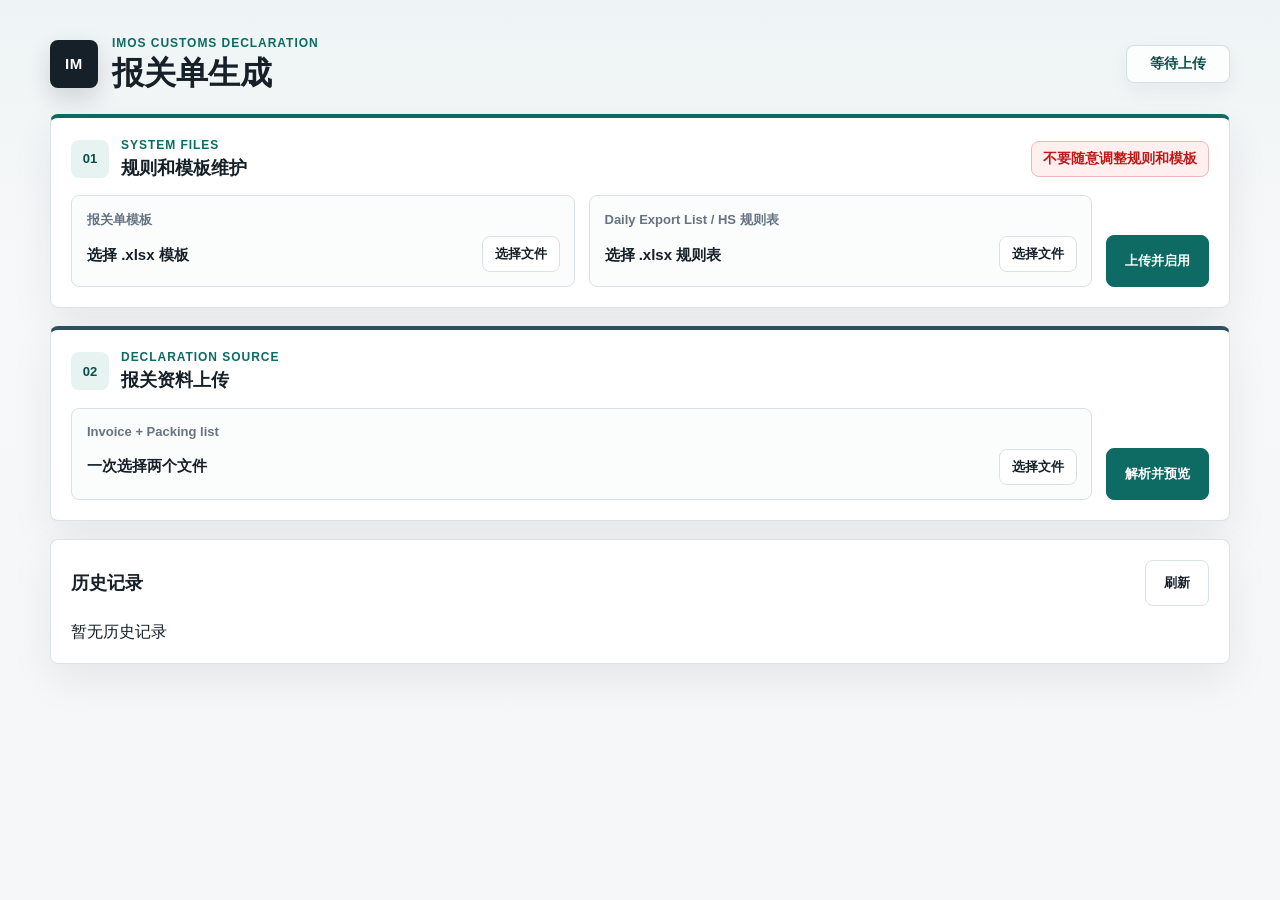
==== local_desktop_app/static/index.html @ 2ea098b3 "Add local desktop exe build" ====
<!doctype html>
<html lang="zh-CN">
<head>
  <meta charset="utf-8">
  <meta name="viewport" content="width=device-width, initial-scale=1">
  <title>IMOS 报关单生成</title>
  <link rel="stylesheet" href="/static/styles.css">
</head>
<body>
  <main class="shell">
    <section class="workspace">
      <header class="topbar">
        <div class="brand-lockup">
          <span class="brand-mark">IM</span>
          <div>
            <p class="eyebrow">IMOS Customs Declaration</p>
            <h1>报关单生成</h1>
          </div>
        </div>
        <span class="status" id="status">等待上传</span>
      </header>

      <section class="panel admin-panel" id="adminPanel">
        <div class="section-head">
          <div class="section-title">
            <span class="section-index">01</span>
            <div>
              <p class="section-kicker">System Files</p>
              <h2>规则和模板维护</h2>
            </div>
          </div>
          <span class="danger-note">不要随意调整规则和模板</span>
        </div>
        <form id="adminForm" class="admin-form">
          <div class="maintenance-grid">
            <label class="file-drop">
              <span>报关单模板</span>
              <strong id="templateName">选择 .xlsx 模板</strong>
              <input id="template" name="template" type="file" accept=".xlsx">
            </label>

            <label class="file-drop">
              <span>Daily Export List / HS 规则表</span>
              <strong id="rulesName">选择 .xlsx 规则表</strong>
              <input id="rules" name="rules" type="file" accept=".xlsx">
            </label>

            <button class="primary" type="submit">上传并启用</button>
          </div>
        </form>
        <pre class="admin-result" id="adminResult" hidden></pre>
      </section>

      <section class="panel upload-panel">
        <div class="section-head">
          <div class="section-title">
            <span class="section-index">02</span>
            <div>
              <p class="section-kicker">Declaration Source</p>
              <h2>报关资料上传</h2>
            </div>
          </div>
        </div>
        <form id="uploadForm">
          <label class="file-drop">
            <span>Invoice + Packing list</span>
            <strong id="documentsName">一次选择两个文件</strong>
            <input id="documents" name="documents" type="file" accept=".xls,.xlsx" multiple required>
          </label>
          <button class="primary" type="submit">解析并预览</button>
        </form>
      </section>

      <section class="panel history-panel">
        <div class="panel-title">
          <h2>历史记录</h2>
          <button class="secondary" id="refreshHistoryBtn" type="button">刷新</button>
        </div>
        <div class="history-list" id="historyList">
          <div class="empty-state">暂无历史记录</div>
        </div>
      </section>

      <section class="summary-grid" id="summary" hidden>
        <div class="metric">
          <span>合同号</span>
          <strong data-field="contractNo">-</strong>
        </div>
        <div class="metric">
          <span>件数</span>
          <strong data-field="packageCount">-</strong>
        </div>
        <div class="metric">
          <span>毛重</span>
          <strong data-field="grossWeight">-</strong>
        </div>
        <div class="metric">
          <span>净重</span>
          <strong data-field="netWeight">-</strong>
        </div>
        <div class="metric">
          <span>总数量</span>
          <strong data-field="totalQuantity">-</strong>
        </div>
        <div class="metric">
          <span>总金额</span>
          <strong data-field="totalAmount">-</strong>
        </div>
      </section>

      <section class="panel" id="previewPanel" hidden>
        <div class="panel-title">
          <h2>预览</h2>
          <div class="panel-actions">
            <button class="secondary" id="previewToggle" type="button" aria-expanded="true">收起预览</button>
            <button class="primary" id="generateBtn" type="button">生成并下载</button>
          </div>
        </div>
        <div id="previewBody">
          <div class="details">
            <div><span>境外收货人</span><strong id="consignee">-</strong></div>
            <div><span>成交方式</span><strong id="tradeTerm">-</strong></div>
            <div><span>币制</span><strong id="currency">-</strong></div>
          </div>
          <div class="warnings" id="warnings" hidden></div>
          <div class="table-wrap">
            <table>
              <thead>
                <tr>
                  <th>项号</th>
                  <th>HS Code</th>
                  <th>商品名称</th>
                  <th>品牌</th>
                  <th>数量</th>
                  <th>净重</th>
                  <th>金额</th>
                  <th>币制</th>
                </tr>
              </thead>
              <tbody id="lines"></tbody>
            </table>
          </div>
        </div>
      </section>
    </section>
  </main>
  <script src="/static/app.js"></script>
</body>
</html>
---- static/styles.css ----
:root {
  color-scheme: light;
  --bg: #f5f7f8;
  --ink: #162029;
  --muted: #667382;
  --soft: #eef3f4;
  --line: #d9e1e5;
  --panel: #ffffff;
  --accent: #0d6b63;
  --accent-dark: #084e49;
  --accent-soft: #e7f3f1;
  --danger: #c01818;
  --danger-bg: #fff0ef;
  --shadow: 0 16px 42px rgba(29, 42, 54, .08);
}

* {
  box-sizing: border-box;
}

[hidden] {
  display: none !important;
}

body {
  margin: 0;
  background:
    linear-gradient(180deg, #eef4f5 0, #f7f8f9 260px, var(--bg) 100%);
  color: var(--ink);
  font-family: -apple-system, BlinkMacSystemFont, "Segoe UI", "PingFang SC", "Microsoft YaHei", sans-serif;
}

.shell {
  min-height: 100vh;
  padding: 36px 28px 48px;
}

.shell.compact {
  max-width: 880px;
  margin: 0 auto;
}

.workspace {
  max-width: 1180px;
  margin: 0 auto;
}

.topbar {
  display: flex;
  align-items: center;
  justify-content: space-between;
  gap: 24px;
  margin-bottom: 22px;
}

.brand-lockup {
  display: flex;
  align-items: center;
  gap: 14px;
  min-width: 0;
}

.brand-mark {
  display: grid;
  place-items: center;
  width: 48px;
  height: 48px;
  border-radius: 8px;
  background: var(--ink);
  color: #fff;
  font-size: 15px;
  font-weight: 800;
  letter-spacing: .04em;
  box-shadow: 0 10px 24px rgba(22, 32, 41, .16);
}

.eyebrow,
.section-kicker {
  margin: 0 0 5px;
  color: var(--accent);
  font-size: 12px;
  font-weight: 800;
  letter-spacing: .08em;
  text-transform: uppercase;
}

h1,
h2 {
  margin: 0;
  letter-spacing: 0;
}

h1 {
  font-size: 32px;
  line-height: 1.15;
}

h2 {
  font-size: 18px;
  line-height: 1.25;
}

.status {
  min-width: 104px;
  border: 1px solid rgba(13, 107, 99, .18);
  background: rgba(255, 255, 255, .78);
  padding: 9px 13px;
  border-radius: 8px;
  color: var(--accent-dark);
  font-size: 14px;
  font-weight: 700;
  text-align: center;
  box-shadow: 0 8px 20px rgba(29, 42, 54, .06);
}

.panel {
  background: rgba(255, 255, 255, .94);
  border: 1px solid rgba(217, 225, 229, .96);
  border-radius: 8px;
  padding: 20px;
  margin-bottom: 18px;
  box-shadow: var(--shadow);
}

.admin-panel {
  border-top: 4px solid var(--accent);
}

.upload-panel {
  border-top: 4px solid #2d5163;
}

.section-head,
.panel-title {
  display: flex;
  align-items: center;
  justify-content: space-between;
  gap: 16px;
  margin-bottom: 16px;
}

.section-title {
  display: flex;
  align-items: center;
  gap: 12px;
  min-width: 0;
}

.section-index {
  display: grid;
  place-items: center;
  width: 38px;
  height: 38px;
  border-radius: 8px;
  background: var(--accent-soft);
  color: var(--accent-dark);
  font-size: 13px;
  font-weight: 900;
}

.danger-note {
  border: 1px solid #f0b8b8;
  border-radius: 8px;
  background: var(--danger-bg);
  color: var(--danger);
  padding: 8px 11px;
  font-size: 14px;
  font-weight: 800;
  white-space: nowrap;
}

.upload-panel form,
.maintenance-grid {
  display: grid;
  grid-template-columns: minmax(260px, 1fr) auto;
  gap: 14px;
  align-items: stretch;
}

.maintenance-grid {
  grid-template-columns: minmax(220px, 1fr) minmax(220px, 1fr) auto;
}

.file-drop {
  position: relative;
  display: grid;
  gap: 8px;
  min-height: 92px;
  padding: 15px 126px 13px 15px;
  border: 1px solid var(--line);
  border-radius: 8px;
  background: #fbfcfc;
  cursor: pointer;
  transition: border-color .16s ease, box-shadow .16s ease, background .16s ease;
}

.file-drop:hover,
.file-drop:focus-within {
  border-color: rgba(13, 107, 99, .42);
  background: #fff;
  box-shadow: 0 0 0 4px rgba(13, 107, 99, .08);
}

.file-drop span {
  color: var(--muted);
  font-size: 13px;
  font-weight: 700;
}

.file-drop strong {
  color: var(--ink);
  font-size: 15px;
  line-height: 1.35;
  overflow-wrap: anywhere;
}

.file-drop::after {
  content: "选择文件";
  position: absolute;
  right: 14px;
  bottom: 14px;
  border: 1px solid var(--line);
  border-radius: 8px;
  background: #fff;
  color: var(--ink);
  padding: 8px 12px;
  font-size: 13px;
  font-weight: 800;
}

.file-drop input {
  position: absolute;
  inset: 0;
  width: 100%;
  opacity: 0;
  cursor: pointer;
}

.primary,
.secondary {
  align-self: stretch;
  border-radius: 8px;
  padding: 0 18px;
  min-height: 46px;
  font-weight: 800;
  cursor: pointer;
  transition: background .16s ease, border-color .16s ease, transform .16s ease, opacity .16s ease;
}

.primary {
  border: 1px solid var(--accent);
  background: var(--accent);
  color: #fff;
}

.primary:hover {
  border-color: var(--accent-dark);
  background: var(--accent-dark);
}

.secondary {
  border: 1px solid var(--line);
  background: #fff;
  color: var(--ink);
}

.secondary:hover {
  border-color: #9aa8b8;
  background: #f7f9fb;
}

.primary:disabled,
.secondary:disabled {
  cursor: wait;
  opacity: .65;
}

.primary:active,
.secondary:active {
  transform: translateY(1px);
}

.maintenance-grid > .primary,
.upload-panel form > .primary {
  align-self: end;
  min-height: 52px;
}

.admin-result {
  margin-top: 14px;
  border: 1px solid var(--line);
  border-radius: 8px;
  background: #f9fbfb;
  padding: 12px;
  color: var(--muted);
}

.summary-grid {
  display: grid;
  grid-template-columns: repeat(6, minmax(120px, 1fr));
  gap: 12px;
  margin-bottom: 18px;
}

.metric,
.details > div {
  background: #fff;
  border: 1px solid var(--line);
  border-radius: 8px;
  padding: 14px;
  min-width: 0;
}

.metric span,
.details span {
  display: block;
  color: var(--muted);
  font-size: 12px;
  font-weight: 700;
  margin-bottom: 6px;
}

.metric strong,
.details strong {
  display: block;
  overflow-wrap: anywhere;
}

.metric strong {
  font-size: 18px;
}

.details {
  display: grid;
  grid-template-columns: 2fr 1fr 1fr;
  gap: 12px;
  margin-bottom: 14px;
}

.warnings {
  border: 1px solid #edc06f;
  background: #fff7e8;
  color: #8f5200;
  border-radius: 8px;
  padding: 12px;
  margin-bottom: 14px;
  line-height: 1.55;
}

.panel-actions {
  display: flex;
  gap: 10px;
  justify-content: flex-end;
  align-items: stretch;
}

.panel-actions .primary,
.panel-actions .secondary {
  align-self: auto;
}

.table-wrap {
  width: 100%;
  overflow-x: auto;
  border: 1px solid var(--line);
  border-radius: 8px;
  background: #fff;
}

table {
  width: 100%;
  border-collapse: collapse;
  min-width: 900px;
}

th,
td {
  border-bottom: 1px solid var(--line);
  padding: 11px 12px;
  text-align: left;
  vertical-align: top;
}

th {
  background: #f0f5f5;
  color: #3c4b56;
  font-size: 13px;
  font-weight: 800;
}

td {
  color: #25313b;
  font-size: 14px;
}

tbody tr:hover {
  background: #f8fbfb;
}

pre {
  margin: 0;
  white-space: pre-wrap;
  overflow-wrap: anywhere;
}

@media (max-width: 900px) {
  .shell {
    padding: 18px;
  }

  .topbar,
  .section-head,
  .panel-title {
    align-items: stretch;
    flex-direction: column;
  }

  .brand-lockup {
    align-items: flex-start;
  }

  .danger-note {
    white-space: normal;
  }

  .upload-panel form,
  .maintenance-grid,
  .summary-grid,
  .details {
    grid-template-columns: 1fr;
  }

  .panel-actions {
    flex-direction: column;
  }

  .file-drop {
    padding-right: 15px;
    padding-bottom: 58px;
  }

  .file-drop::after {
    left: 14px;
    right: auto;
  }
}
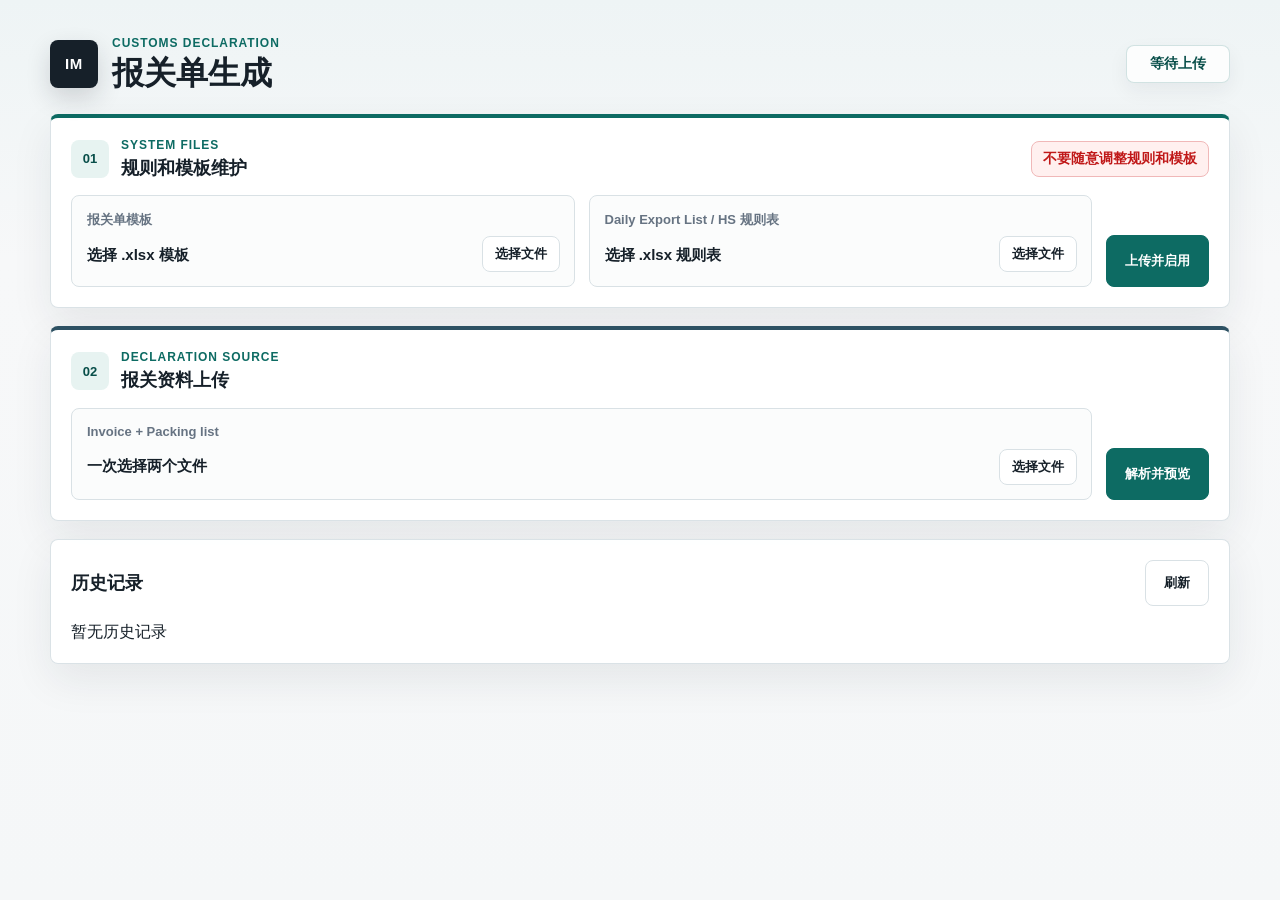
==== commit 89ce7b04: "Fix desktop declaration workbook packaging" ====
--- a/local_desktop_app/static/index.html
+++ b/local_desktop_app/static/index.html
@@ -3,7 +3,7 @@
 <head>
   <meta charset="utf-8">
   <meta name="viewport" content="width=device-width, initial-scale=1">
-  <title>IMOS 报关单生成</title>
+  <title>报关单生成</title>
   <link rel="stylesheet" href="/static/styles.css">
 </head>
 <body>
@@ -13,7 +13,7 @@
         <div class="brand-lockup">
           <span class="brand-mark">IM</span>
           <div>
-            <p class="eyebrow">IMOS Customs Declaration</p>
+            <p class="eyebrow">Customs Declaration</p>
             <h1>报关单生成</h1>
           </div>
         </div>
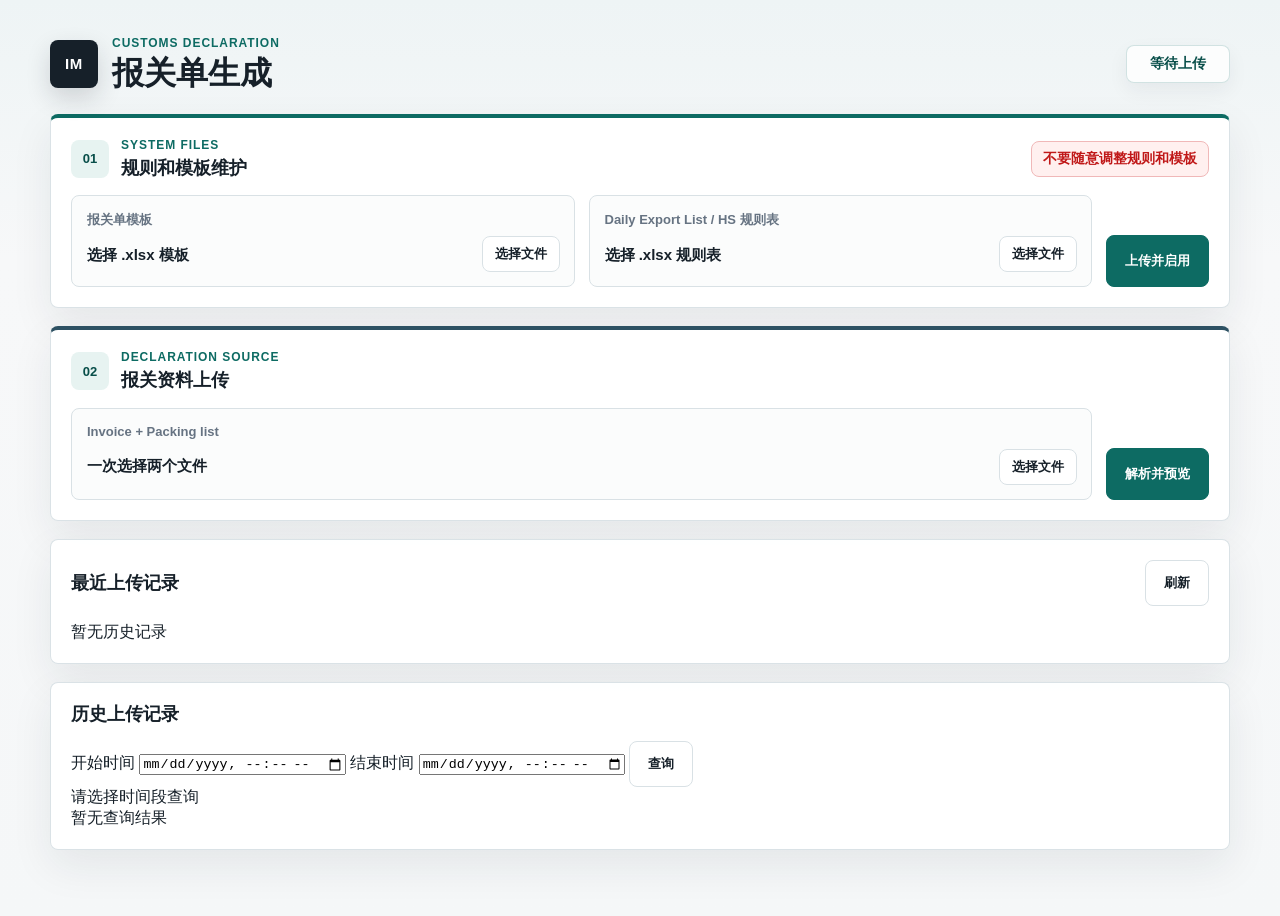
==== commit f8a5ab4a: "Paginate upload history search" ====
--- a/local_desktop_app/static/index.html
+++ b/local_desktop_app/static/index.html
@@ -73,11 +73,33 @@
 
       <section class="panel history-panel">
         <div class="panel-title">
-          <h2>历史记录</h2>
+          <h2>最近上传记录</h2>
           <button class="secondary" id="refreshHistoryBtn" type="button">刷新</button>
         </div>
         <div class="history-list" id="historyList">
           <div class="empty-state">暂无历史记录</div>
+        </div>
+      </section>
+
+      <section class="panel history-panel">
+        <div class="panel-title">
+          <h2>历史上传记录</h2>
+        </div>
+        <form class="history-search" id="historySearchForm">
+          <label>
+            <span>开始时间</span>
+            <input id="historyStart" name="start" type="datetime-local">
+          </label>
+          <label>
+            <span>结束时间</span>
+            <input id="historyEnd" name="end" type="datetime-local">
+          </label>
+          <button class="secondary" type="submit">查询</button>
+        </form>
+        <div class="history-search-summary" id="historySearchSummary">请选择时间段查询</div>
+        <div class="history-pager" id="historyPager" hidden></div>
+        <div class="history-list" id="historySearchList">
+          <div class="empty-state">暂无查询结果</div>
         </div>
       </section>
 
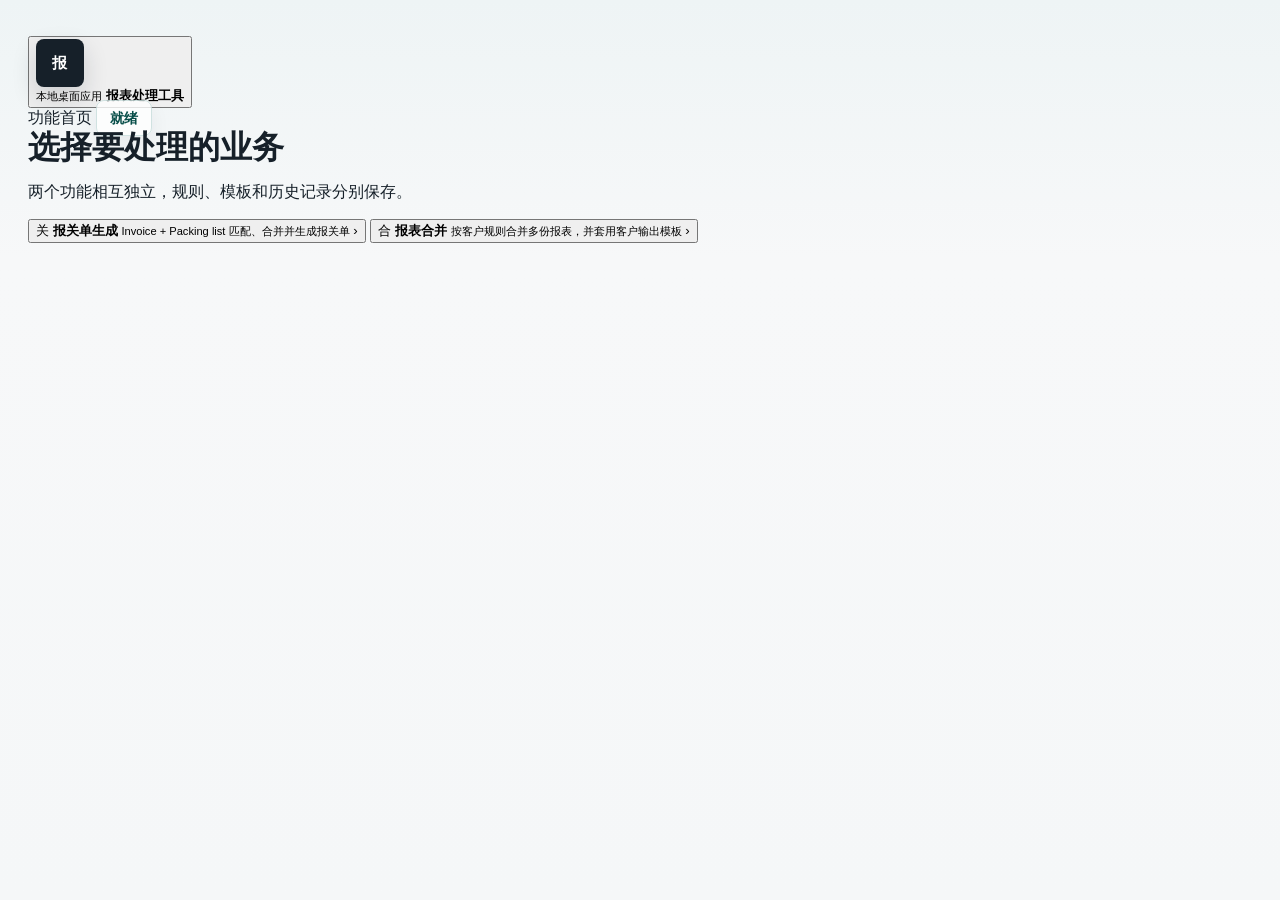
==== commit a34a5dd6: "Integrate report merge into desktop app" ====
--- a/local_desktop_app/static/index.html
+++ b/local_desktop_app/static/index.html
@@ -3,167 +3,334 @@
 <head>
   <meta charset="utf-8">
   <meta name="viewport" content="width=device-width, initial-scale=1">
-  <title>报关单生成</title>
+  <title>报表处理工具</title>
   <link rel="stylesheet" href="/static/styles.css">
 </head>
 <body>
   <main class="shell">
-    <section class="workspace">
-      <header class="topbar">
-        <div class="brand-lockup">
-          <span class="brand-mark">IM</span>
-          <div>
-            <p class="eyebrow">Customs Declaration</p>
-            <h1>报关单生成</h1>
-          </div>
+    <header class="app-header">
+      <button class="brand-button" id="homeButton" type="button" title="返回功能首页">
+        <span class="brand-mark">报</span>
+        <span>
+          <small>本地桌面应用</small>
+          <strong>报表处理工具</strong>
+        </span>
+      </button>
+      <div class="header-right">
+        <span class="breadcrumb" id="breadcrumb">功能首页</span>
+        <span class="status" id="status">就绪</span>
+      </div>
+    </header>
+
+    <section class="home-view" id="homeView">
+      <div class="home-heading">
+        <h1>选择要处理的业务</h1>
+        <p>两个功能相互独立，规则、模板和历史记录分别保存。</p>
+      </div>
+      <div class="entry-grid">
+        <button class="entry-card declaration-entry" type="button" data-open-module="declaration">
+          <span class="entry-icon">关</span>
+          <span class="entry-copy">
+            <strong>报关单生成</strong>
+            <small>Invoice + Packing list 匹配、合并并生成报关单</small>
+          </span>
+          <span class="entry-arrow" aria-hidden="true">›</span>
+        </button>
+        <button class="entry-card merge-entry" type="button" data-open-module="merge">
+          <span class="entry-icon">合</span>
+          <span class="entry-copy">
+            <strong>报表合并</strong>
+            <small>按客户规则合并多份报表，并套用客户输出模板</small>
+          </span>
+          <span class="entry-arrow" aria-hidden="true">›</span>
+        </button>
+      </div>
+    </section>
+
+    <section class="module-view" id="declarationView" data-module-view="declaration" hidden>
+      <div class="module-heading">
+        <div>
+          <p class="eyebrow">Customs Declaration</p>
+          <h1>报关单生成</h1>
         </div>
-        <span class="status" id="status">等待上传</span>
-      </header>
-
-      <section class="panel admin-panel" id="adminPanel">
-        <div class="section-head">
-          <div class="section-title">
-            <span class="section-index">01</span>
-            <div>
-              <p class="section-kicker">System Files</p>
-              <h2>规则和模板维护</h2>
-            </div>
-          </div>
-          <span class="danger-note">不要随意调整规则和模板</span>
+        <button class="secondary compact-button" type="button" data-go-home>‹ 返回功能首页</button>
+      </div>
+      <nav class="tabs" aria-label="报关单生成功能">
+        <button class="tab active" type="button" data-module="declaration" data-tab="work">生成报关单</button>
+        <button class="tab" type="button" data-module="declaration" data-tab="config">规则与模板</button>
+        <button class="tab" type="button" data-module="declaration" data-tab="recent">最近记录</button>
+        <button class="tab" type="button" data-module="declaration" data-tab="history">历史查询</button>
+      </nav>
+
+      <div class="tab-panel" data-module="declaration" data-panel="work">
+        <section class="panel upload-panel">
+          <div class="section-head">
+            <div>
+              <span class="step-label">步骤 1</span>
+              <h2>上传报关资料</h2>
+            </div>
+            <span class="soft-note">一次选择 Invoice 和 Packing list 两个文件</span>
+          </div>
+          <form id="d-upload-form" class="upload-row">
+            <label class="file-drop">
+              <span>Invoice + Packing list</span>
+              <strong id="d-documents-name">选择两个 .xls / .xlsx 文件</strong>
+              <input id="d-documents" name="documents" type="file" accept=".xls,.xlsx" multiple required>
+            </label>
+            <button class="primary" type="submit">解析并预览</button>
+          </form>
+        </section>
+
+        <section class="summary-grid declaration-summary" id="d-summary" hidden>
+          <div class="metric"><span>合同号</span><strong data-d-field="contractNo">-</strong></div>
+          <div class="metric"><span>件数</span><strong data-d-field="packageCount">-</strong></div>
+          <div class="metric"><span>毛重</span><strong data-d-field="grossWeight">-</strong></div>
+          <div class="metric"><span>净重</span><strong data-d-field="netWeight">-</strong></div>
+          <div class="metric"><span>总数量</span><strong data-d-field="totalQuantity">-</strong></div>
+          <div class="metric"><span>总金额</span><strong data-d-field="totalAmount">-</strong></div>
+        </section>
+
+        <section class="panel preview-panel" id="d-preview-panel" hidden>
+          <div class="section-head">
+            <div>
+              <span class="step-label">步骤 2</span>
+              <h2>报关单预览</h2>
+            </div>
+            <div class="panel-actions">
+              <button class="secondary" id="d-preview-toggle" type="button">收起预览</button>
+              <button class="primary" id="d-generate" type="button">生成并下载</button>
+            </div>
+          </div>
+          <div id="d-preview-body">
+            <div class="details-grid">
+              <div><span>境外收货人</span><strong id="d-consignee">-</strong></div>
+              <div><span>成交方式</span><strong id="d-trade-term">-</strong></div>
+              <div><span>币制</span><strong id="d-currency">-</strong></div>
+            </div>
+            <div class="warnings" id="d-warnings" hidden></div>
+            <div class="table-wrap">
+              <table class="declaration-table">
+                <thead>
+                  <tr>
+                    <th>项号</th><th>HS Code</th><th>商品名称</th><th>品牌</th>
+                    <th>数量</th><th>净重</th><th>金额</th><th>币制</th>
+                  </tr>
+                </thead>
+                <tbody id="d-lines"></tbody>
+              </table>
+            </div>
+          </div>
+        </section>
+      </div>
+
+      <div class="tab-panel" data-module="declaration" data-panel="config" hidden>
+        <section class="panel config-panel">
+          <div class="section-head">
+            <div>
+              <span class="step-label">独立配置</span>
+              <h2>报关单规则与模板</h2>
+            </div>
+            <span class="soft-note">上传成功后仅影响报关单生成</span>
+          </div>
+          <div class="active-config" id="d-active-config">
+            <div class="config-item"><span>当前报关单模板</span><strong>读取中</strong></div>
+            <div class="config-item"><span>当前匹配规则</span><strong>读取中</strong></div>
+          </div>
+          <form id="d-config-form" class="maintenance-grid">
+            <label class="file-drop">
+              <span>报关单生成模板</span>
+              <strong id="d-template-name">选择 .xlsx 模板</strong>
+              <input id="d-template" name="template" type="file" accept=".xlsx">
+            </label>
+            <label class="file-drop">
+              <span>报关单匹配规则</span>
+              <strong id="d-rules-name">选择 .xlsx 规则表</strong>
+              <input id="d-rules" name="rules" type="file" accept=".xlsx">
+            </label>
+            <button class="primary" type="submit">验证并启用</button>
+          </form>
+          <div class="inline-result" id="d-config-result" hidden></div>
+        </section>
+      </div>
+
+      <div class="tab-panel" data-module="declaration" data-panel="recent" hidden>
+        <section class="panel history-panel">
+          <div class="section-head">
+            <div>
+              <span class="step-label">最近 5 条</span>
+              <h2>最近上传记录</h2>
+            </div>
+            <button class="secondary compact-button" id="d-refresh-history" type="button">刷新</button>
+          </div>
+          <div class="history-list" id="d-history-list"><div class="empty-state">暂无历史记录</div></div>
+        </section>
+      </div>
+
+      <div class="tab-panel" data-module="declaration" data-panel="history" hidden>
+        <section class="panel history-panel">
+          <div class="section-head">
+            <div>
+              <span class="step-label">每页最多 50 条</span>
+              <h2>按时间查询历史</h2>
+            </div>
+          </div>
+          <form class="history-search" id="d-history-search-form">
+            <label><span>开始时间</span><input id="d-history-start" type="datetime-local"></label>
+            <label><span>结束时间</span><input id="d-history-end" type="datetime-local"></label>
+            <button class="secondary" type="submit">查询</button>
+          </form>
+          <div class="history-search-summary" id="d-history-search-summary">请选择时间段查询</div>
+          <div class="history-pager" id="d-history-pager" hidden></div>
+          <div class="history-list" id="d-history-search-list"><div class="empty-state">暂无查询结果</div></div>
+        </section>
+      </div>
+    </section>
+
+    <section class="module-view" id="mergeView" data-module-view="merge" hidden>
+      <div class="module-heading">
+        <div>
+          <p class="eyebrow merge-eyebrow">Report Merge</p>
+          <h1>报表合并</h1>
         </div>
-        <form id="adminForm" class="admin-form">
-          <div class="maintenance-grid">
-            <label class="file-drop">
-              <span>报关单模板</span>
-              <strong id="templateName">选择 .xlsx 模板</strong>
-              <input id="template" name="template" type="file" accept=".xlsx">
-            </label>
-
-            <label class="file-drop">
-              <span>Daily Export List / HS 规则表</span>
-              <strong id="rulesName">选择 .xlsx 规则表</strong>
-              <input id="rules" name="rules" type="file" accept=".xlsx">
-            </label>
-
-            <button class="primary" type="submit">上传并启用</button>
-          </div>
-        </form>
-        <pre class="admin-result" id="adminResult" hidden></pre>
-      </section>
-
-      <section class="panel upload-panel">
-        <div class="section-head">
-          <div class="section-title">
-            <span class="section-index">02</span>
-            <div>
-              <p class="section-kicker">Declaration Source</p>
-              <h2>报关资料上传</h2>
-            </div>
-          </div>
-        </div>
-        <form id="uploadForm">
-          <label class="file-drop">
-            <span>Invoice + Packing list</span>
-            <strong id="documentsName">一次选择两个文件</strong>
-            <input id="documents" name="documents" type="file" accept=".xls,.xlsx" multiple required>
-          </label>
-          <button class="primary" type="submit">解析并预览</button>
-        </form>
-      </section>
-
-      <section class="panel history-panel">
-        <div class="panel-title">
-          <h2>最近上传记录</h2>
-          <button class="secondary" id="refreshHistoryBtn" type="button">刷新</button>
-        </div>
-        <div class="history-list" id="historyList">
-          <div class="empty-state">暂无历史记录</div>
-        </div>
-      </section>
-
-      <section class="panel history-panel">
-        <div class="panel-title">
-          <h2>历史上传记录</h2>
-        </div>
-        <form class="history-search" id="historySearchForm">
-          <label>
-            <span>开始时间</span>
-            <input id="historyStart" name="start" type="datetime-local">
-          </label>
-          <label>
-            <span>结束时间</span>
-            <input id="historyEnd" name="end" type="datetime-local">
-          </label>
-          <button class="secondary" type="submit">查询</button>
-        </form>
-        <div class="history-search-summary" id="historySearchSummary">请选择时间段查询</div>
-        <div class="history-pager" id="historyPager" hidden></div>
-        <div class="history-list" id="historySearchList">
-          <div class="empty-state">暂无查询结果</div>
-        </div>
-      </section>
-
-      <section class="summary-grid" id="summary" hidden>
-        <div class="metric">
-          <span>合同号</span>
-          <strong data-field="contractNo">-</strong>
-        </div>
-        <div class="metric">
-          <span>件数</span>
-          <strong data-field="packageCount">-</strong>
-        </div>
-        <div class="metric">
-          <span>毛重</span>
-          <strong data-field="grossWeight">-</strong>
-        </div>
-        <div class="metric">
-          <span>净重</span>
-          <strong data-field="netWeight">-</strong>
-        </div>
-        <div class="metric">
-          <span>总数量</span>
-          <strong data-field="totalQuantity">-</strong>
-        </div>
-        <div class="metric">
-          <span>总金额</span>
-          <strong data-field="totalAmount">-</strong>
-        </div>
-      </section>
-
-      <section class="panel" id="previewPanel" hidden>
-        <div class="panel-title">
-          <h2>预览</h2>
-          <div class="panel-actions">
-            <button class="secondary" id="previewToggle" type="button" aria-expanded="true">收起预览</button>
-            <button class="primary" id="generateBtn" type="button">生成并下载</button>
-          </div>
-        </div>
-        <div id="previewBody">
-          <div class="details">
-            <div><span>境外收货人</span><strong id="consignee">-</strong></div>
-            <div><span>成交方式</span><strong id="tradeTerm">-</strong></div>
-            <div><span>币制</span><strong id="currency">-</strong></div>
-          </div>
-          <div class="warnings" id="warnings" hidden></div>
-          <div class="table-wrap">
-            <table>
-              <thead>
-                <tr>
-                  <th>项号</th>
-                  <th>HS Code</th>
-                  <th>商品名称</th>
-                  <th>品牌</th>
-                  <th>数量</th>
-                  <th>净重</th>
-                  <th>金额</th>
-                  <th>币制</th>
-                </tr>
-              </thead>
-              <tbody id="lines"></tbody>
-            </table>
-          </div>
-        </div>
-      </section>
+        <button class="secondary compact-button" type="button" data-go-home>‹ 返回功能首页</button>
+      </div>
+      <nav class="tabs merge-tabs" aria-label="报表合并功能">
+        <button class="tab active" type="button" data-module="merge" data-tab="work">合并报表</button>
+        <button class="tab" type="button" data-module="merge" data-tab="config">规则与模板</button>
+        <button class="tab" type="button" data-module="merge" data-tab="recent">最近记录</button>
+        <button class="tab" type="button" data-module="merge" data-tab="history">历史查询</button>
+      </nav>
+
+      <div class="tab-panel" data-module="merge" data-panel="work">
+        <section class="panel upload-panel merge-accent">
+          <div class="section-head">
+            <div>
+              <span class="step-label">步骤 1</span>
+              <h2>上传待合并报表</h2>
+            </div>
+            <span class="file-count" id="m-file-count">0 / 30</span>
+          </div>
+          <form id="m-upload-form" class="upload-row">
+            <label class="file-drop">
+              <span>源报表</span>
+              <strong id="m-documents-name">一次选择 1～30 份 .xls / .xlsx</strong>
+              <input id="m-documents" name="documents" type="file" accept=".xls,.xlsx" multiple required>
+            </label>
+            <button class="primary merge-primary" type="submit">解析并预览</button>
+          </form>
+        </section>
+
+        <section class="summary-grid merge-summary" id="m-summary" hidden>
+          <div class="metric"><span>源文件</span><strong data-m-field="sourceCount">-</strong></div>
+          <div class="metric"><span>输出明细</span><strong data-m-field="rowCount">-</strong></div>
+          <div class="metric"><span>数量合计</span><strong data-m-field="totalQuantity">-</strong></div>
+          <div class="metric"><span>金额合计</span><strong data-m-field="totalAmount">-</strong></div>
+          <div class="metric metric-ok"><span>精确匹配</span><strong data-m-field="exactCount">-</strong></div>
+          <div class="metric metric-warn"><span>命名规则</span><strong data-m-field="namingRuleCount">-</strong></div>
+          <div class="metric metric-error"><span>未匹配</span><strong data-m-field="missingCount">-</strong></div>
+        </section>
+
+        <section class="panel preview-panel" id="m-preview-panel" hidden>
+          <div class="section-head">
+            <div>
+              <span class="step-label">步骤 2</span>
+              <h2>合并预览</h2>
+              <p class="subtle" id="m-preview-meta"></p>
+            </div>
+            <div class="panel-actions">
+              <button class="secondary" id="m-preview-toggle" type="button">收起预览</button>
+              <button class="primary merge-primary" id="m-generate" type="button" disabled>确认并生成</button>
+            </div>
+          </div>
+          <div id="m-preview-body">
+            <div class="legend">
+              <span><i class="legend-dot exact"></i>精确匹配</span>
+              <span><i class="legend-dot fallback"></i>命名规则匹配，需复核</span>
+              <span><i class="legend-dot missing"></i>未匹配或冲突，字段留空</span>
+            </div>
+            <div class="warnings" id="m-warnings" hidden></div>
+            <label class="confirm-box" id="m-confirm-box" hidden>
+              <input id="m-warning-confirm" type="checkbox">
+              <span>我已核对黄色命名规则匹配和红色未匹配/冲突项目，确认按当前预览生成。</span>
+            </label>
+            <div class="preview-limit" id="m-preview-limit" hidden></div>
+            <div class="table-wrap">
+              <table class="merge-table">
+                <thead>
+                  <tr>
+                    <th>来源文件</th><th>Serial No.</th><th>项号</th><th>QAD PN</th>
+                    <th>数量</th><th>金额</th><th>币种</th><th>提货日期</th>
+                    <th>Ship to</th><th>商品名称及规格型号</th><th>商品编号</th><th>匹配结果</th>
+                  </tr>
+                </thead>
+                <tbody id="m-preview-rows"></tbody>
+              </table>
+            </div>
+          </div>
+        </section>
+      </div>
+
+      <div class="tab-panel" data-module="merge" data-panel="config" hidden>
+        <section class="panel config-panel merge-accent">
+          <div class="section-head">
+            <div>
+              <span class="step-label">独立配置</span>
+              <h2>合并规则与生成模板</h2>
+            </div>
+            <span class="soft-note">上传成功后仅影响报表合并</span>
+          </div>
+          <div class="active-config" id="m-active-config">
+            <div class="config-item"><span>当前合并生成模板</span><strong>读取中</strong></div>
+            <div class="config-item"><span>当前合并规则</span><strong>读取中</strong></div>
+          </div>
+          <form id="m-config-form" class="maintenance-grid">
+            <label class="file-drop">
+              <span>合并后的生成模板</span>
+              <strong id="m-template-name">选择 .xlsx 模板</strong>
+              <input id="m-template" name="template" type="file" accept=".xlsx">
+            </label>
+            <label class="file-drop">
+              <span>报表合并规则</span>
+              <strong id="m-rules-name">选择 .xlsx 规则</strong>
+              <input id="m-rules" name="rules" type="file" accept=".xlsx">
+            </label>
+            <button class="primary merge-primary" type="submit">验证并启用</button>
+          </form>
+          <div class="inline-result" id="m-config-result" hidden></div>
+        </section>
+      </div>
+
+      <div class="tab-panel" data-module="merge" data-panel="recent" hidden>
+        <section class="panel history-panel">
+          <div class="section-head">
+            <div>
+              <span class="step-label">最近 5 条</span>
+              <h2>最近合并记录</h2>
+            </div>
+            <button class="secondary compact-button" id="m-refresh-history" type="button">刷新</button>
+          </div>
+          <div class="history-list" id="m-history-list"><div class="empty-state">暂无历史记录</div></div>
+        </section>
+      </div>
+
+      <div class="tab-panel" data-module="merge" data-panel="history" hidden>
+        <section class="panel history-panel">
+          <div class="section-head">
+            <div>
+              <span class="step-label">每页最多 50 条</span>
+              <h2>按时间查询历史</h2>
+            </div>
+          </div>
+          <form class="history-search" id="m-history-search-form">
+            <label><span>开始时间</span><input id="m-history-start" type="datetime-local"></label>
+            <label><span>结束时间</span><input id="m-history-end" type="datetime-local"></label>
+            <button class="secondary" type="submit">查询</button>
+          </form>
+          <div class="history-search-summary" id="m-history-search-summary">请选择时间段查询</div>
+          <div class="history-pager" id="m-history-pager" hidden></div>
+          <div class="history-list" id="m-history-search-list"><div class="empty-state">暂无查询结果</div></div>
+        </section>
+      </div>
     </section>
   </main>
   <script src="/static/app.js"></script>
